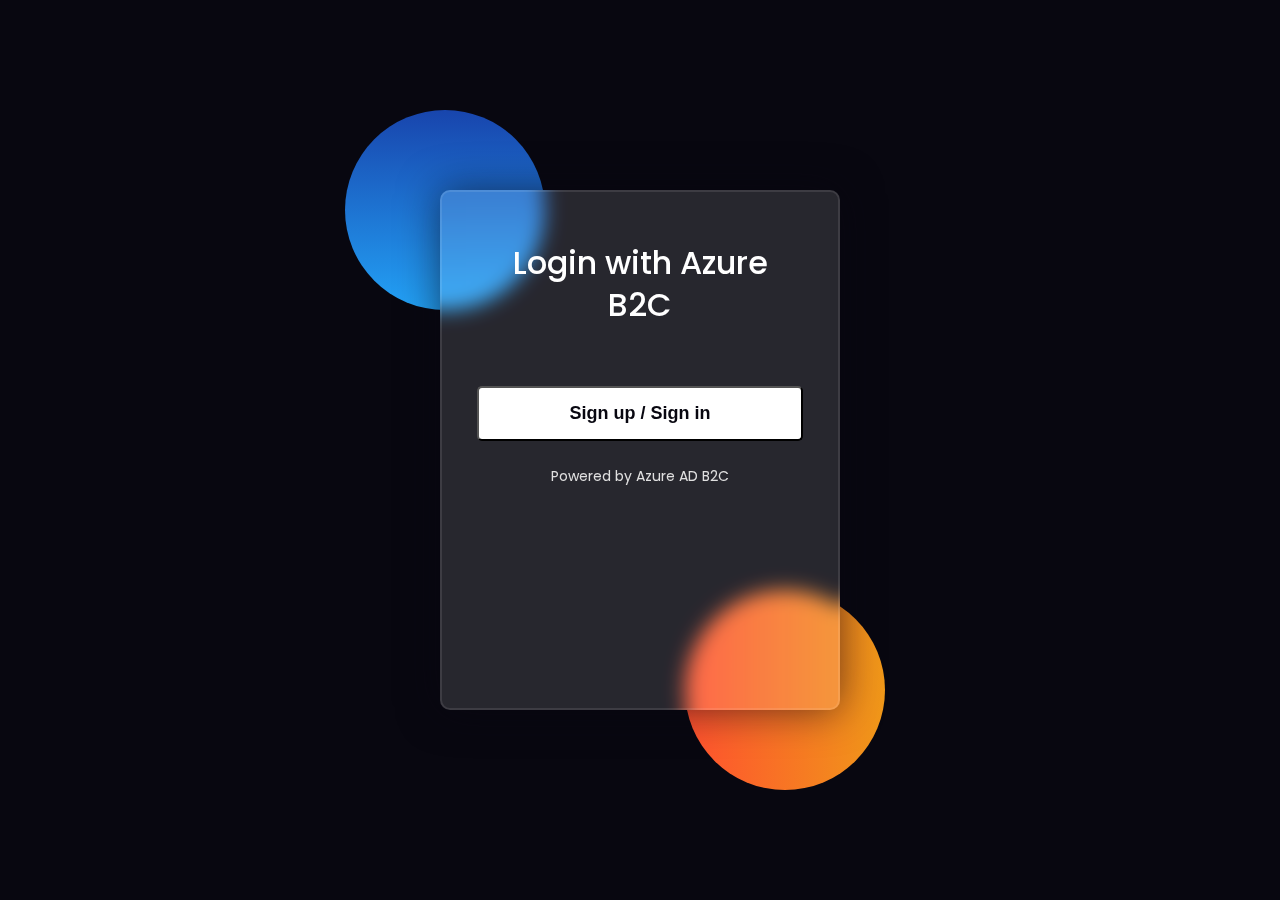
==== src/index.html @ 5d78af77 "Update index.html" ====
<!DOCTYPE html>
<html lang="en">
<head>
  <meta charset="UTF-8">
  <title>Azure AD B2C Login</title>
  <link rel="preconnect" href="https://fonts.gstatic.com">
  <link rel="stylesheet" href="https://cdnjs.cloudflare.com/ajax/libs/font-awesome/5.15.4/css/all.min.css">
  <link href="https://fonts.googleapis.com/css2?family=Poppins:wght@300;500;600&display=swap" rel="stylesheet">
  <script src="https://alcdn.msauth.net/browser/2.31.0/js/msal-browser.min.js"></script>
  <style>
    *,
    *:before,
    *:after {
      padding: 0;
      margin: 0;
      box-sizing: border-box;
    }
    body {
      background-color: #080710;
      font-family: 'Poppins', sans-serif;
    }
    .background {
      width: 430px;
      height: 520px;
      position: absolute;
      transform: translate(-50%, -50%);
      left: 50%;
      top: 50%;
    }
    .background .shape {
      height: 200px;
      width: 200px;
      position: absolute;
      border-radius: 50%;
    }
    .shape:first-child {
      background: linear-gradient(#1845ad, #23a2f6);
      left: -80px;
      top: -80px;
    }
    .shape:last-child {
      background: linear-gradient(to right, #ff512f, #f09819);
      right: -30px;
      bottom: -80px;
    }
    form {
      height: 520px;
      width: 400px;
      background-color: rgba(255, 255, 255, 0.13);
      position: absolute;
      transform: translate(-50%, -50%);
      top: 50%;
      left: 50%;
      border-radius: 10px;
      backdrop-filter: blur(10px);
      border: 2px solid rgba(255, 255, 255, 0.1);
      box-shadow: 0 0 40px rgba(8, 7, 16, 0.6);
      padding: 50px 35px;
      color: white;
    }
    form h3 {
      font-size: 32px;
      font-weight: 500;
      line-height: 42px;
      text-align: center;
    }
    button {
      margin-top: 60px;
      width: 100%;
      background-color: #ffffff;
      color: #080710;
      padding: 15px 0;
      font-size: 18px;
      font-weight: 600;
      border-radius: 5px;
      cursor: pointer;
    }
    .note {
      margin-top: 25px;
      text-align: center;
      font-size: 14px;
      color: #e0e0e0;
    }
  </style>
</head>
<body>
  <div class="background">
    <div class="shape"></div>
    <div class="shape"></div>
  </div>
  <form>
    <h3>Login with Azure B2C</h3>
    <button type="button" onclick="signInB2C()">Sign up / Sign in</button>
    <div class="note">Powered by Azure AD B2C</div>
  </form>

  <script>
    const msalConfig = {
      auth: {
        clientId: "a711ccd2-03c6-47a8-838e-062a56793be9",
        authority: "https://videohost.b2clogin.com/videohost.onmicrosoft.com/oauth2/v2.0/authorize?p=B2C_1_signupsignin&client_id=a711ccd2-03c6-47a8-838e-062a56793be9&nonce=defaultNonce&redirect_uri=https%3A%2F%2Fthankful-cliff-014d94a1e.6.azurestaticapps.net&scope=openid&response_type=code&prompt=login",
        knownAuthorities: ["videohost.b2clogin.com"],
        redirectUri: "http://localhost:3000"
      }
    };

    const msalInstance = new msal.PublicClientApplication(msalConfig);

    async function signInB2C() {
      try {
        const loginResponse = await msalInstance.loginPopup({
          scopes: ["openid", "profile", "offline_access"]
        });
        console.log("Login successful:", loginResponse.account);
        alert("Welcome, " + loginResponse.account.username);
      } catch (error) {
        console.error(error);
        alert("B2C Login failed. Check console.");
      }
    }
  </script>
</body>
</html>
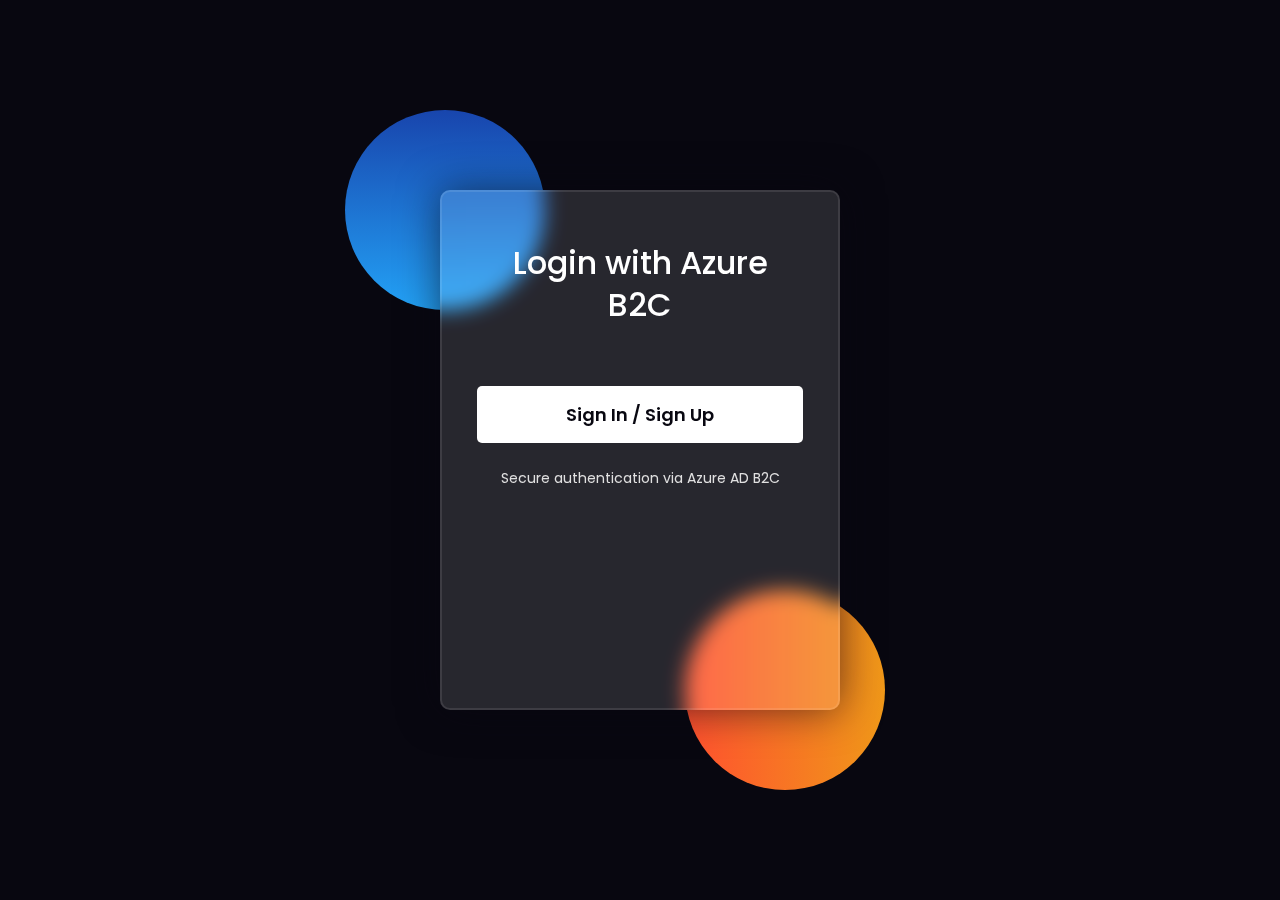
==== commit ffeb85bd: "Update index.html" ====
--- a/src/index.html
+++ b/src/index.html
@@ -2,11 +2,10 @@
 <html lang="en">
 <head>
   <meta charset="UTF-8">
-  <title>Azure AD B2C Login</title>
+  <title>Azure B2C Login</title>
   <link rel="preconnect" href="https://fonts.gstatic.com">
   <link rel="stylesheet" href="https://cdnjs.cloudflare.com/ajax/libs/font-awesome/5.15.4/css/all.min.css">
   <link href="https://fonts.googleapis.com/css2?family=Poppins:wght@300;500;600&display=swap" rel="stylesheet">
-  <script src="https://alcdn.msauth.net/browser/2.31.0/js/msal-browser.min.js"></script>
   <style>
     *,
     *:before,
@@ -64,8 +63,10 @@
       line-height: 42px;
       text-align: center;
     }
-    button {
+    a.button-link {
+      display: block;
       margin-top: 60px;
+      text-align: center;
       width: 100%;
       background-color: #ffffff;
       color: #080710;
@@ -73,7 +74,11 @@
       font-size: 18px;
       font-weight: 600;
       border-radius: 5px;
-      cursor: pointer;
+      text-decoration: none;
+      transition: background 0.3s ease;
+    }
+    a.button-link:hover {
+      background-color: #ddd;
     }
     .note {
       margin-top: 25px;
@@ -90,34 +95,13 @@
   </div>
   <form>
     <h3>Login with Azure B2C</h3>
-    <button type="button" onclick="signInB2C()">Sign up / Sign in</button>
-    <div class="note">Powered by Azure AD B2C</div>
+    <a
+      class="button-link"
+      href="https://videohost.b2clogin.com/videohost.onmicrosoft.com/oauth2/v2.0/authorize?p=B2C_1_signupsignin&client_id=a711ccd2-03c6-47a8-838e-062a56793be9&nonce=defaultNonce&redirect_uri=https%3A%2F%2Fthankful-cliff-014d94a1e.6.azurestaticapps.net&scope=openid&response_type=code&prompt=login"
+    >
+      Sign In / Sign Up
+    </a>
+    <div class="note">Secure authentication via Azure AD B2C</div>
   </form>
-
-  <script>
-    const msalConfig = {
-      auth: {
-        clientId: "a711ccd2-03c6-47a8-838e-062a56793be9",
-        authority: "https://videohost.b2clogin.com/videohost.onmicrosoft.com/oauth2/v2.0/authorize?p=B2C_1_signupsignin&client_id=a711ccd2-03c6-47a8-838e-062a56793be9&nonce=defaultNonce&redirect_uri=https%3A%2F%2Fthankful-cliff-014d94a1e.6.azurestaticapps.net&scope=openid&response_type=code&prompt=login",
-        knownAuthorities: ["videohost.b2clogin.com"],
-        redirectUri: "http://localhost:3000"
-      }
-    };
-
-    const msalInstance = new msal.PublicClientApplication(msalConfig);
-
-    async function signInB2C() {
-      try {
-        const loginResponse = await msalInstance.loginPopup({
-          scopes: ["openid", "profile", "offline_access"]
-        });
-        console.log("Login successful:", loginResponse.account);
-        alert("Welcome, " + loginResponse.account.username);
-      } catch (error) {
-        console.error(error);
-        alert("B2C Login failed. Check console.");
-      }
-    }
-  </script>
 </body>
 </html>
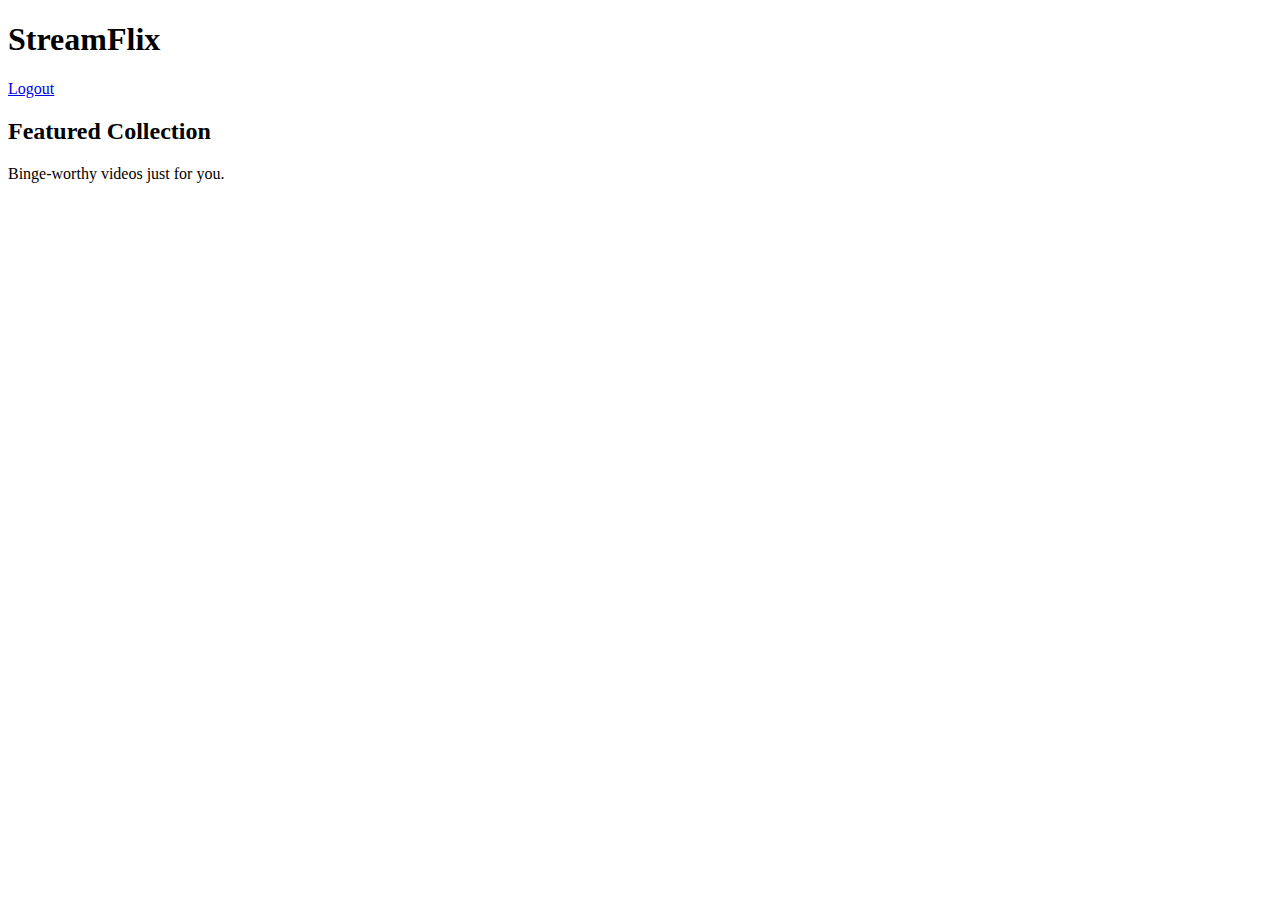
==== commit 00d70a7d: "Update index.html" ====
--- a/src/index.html
+++ b/src/index.html
@@ -1,107 +1,28 @@
 <!DOCTYPE html>
 <html lang="en">
 <head>
-  <meta charset="UTF-8">
-  <title>Azure B2C Login</title>
-  <link rel="preconnect" href="https://fonts.gstatic.com">
-  <link rel="stylesheet" href="https://cdnjs.cloudflare.com/ajax/libs/font-awesome/5.15.4/css/all.min.css">
-  <link href="https://fonts.googleapis.com/css2?family=Poppins:wght@300;500;600&display=swap" rel="stylesheet">
-  <style>
-    *,
-    *:before,
-    *:after {
-      padding: 0;
-      margin: 0;
-      box-sizing: border-box;
-    }
-    body {
-      background-color: #080710;
-      font-family: 'Poppins', sans-serif;
-    }
-    .background {
-      width: 430px;
-      height: 520px;
-      position: absolute;
-      transform: translate(-50%, -50%);
-      left: 50%;
-      top: 50%;
-    }
-    .background .shape {
-      height: 200px;
-      width: 200px;
-      position: absolute;
-      border-radius: 50%;
-    }
-    .shape:first-child {
-      background: linear-gradient(#1845ad, #23a2f6);
-      left: -80px;
-      top: -80px;
-    }
-    .shape:last-child {
-      background: linear-gradient(to right, #ff512f, #f09819);
-      right: -30px;
-      bottom: -80px;
-    }
-    form {
-      height: 520px;
-      width: 400px;
-      background-color: rgba(255, 255, 255, 0.13);
-      position: absolute;
-      transform: translate(-50%, -50%);
-      top: 50%;
-      left: 50%;
-      border-radius: 10px;
-      backdrop-filter: blur(10px);
-      border: 2px solid rgba(255, 255, 255, 0.1);
-      box-shadow: 0 0 40px rgba(8, 7, 16, 0.6);
-      padding: 50px 35px;
-      color: white;
-    }
-    form h3 {
-      font-size: 32px;
-      font-weight: 500;
-      line-height: 42px;
-      text-align: center;
-    }
-    a.button-link {
-      display: block;
-      margin-top: 60px;
-      text-align: center;
-      width: 100%;
-      background-color: #ffffff;
-      color: #080710;
-      padding: 15px 0;
-      font-size: 18px;
-      font-weight: 600;
-      border-radius: 5px;
-      text-decoration: none;
-      transition: background 0.3s ease;
-    }
-    a.button-link:hover {
-      background-color: #ddd;
-    }
-    .note {
-      margin-top: 25px;
-      text-align: center;
-      font-size: 14px;
-      color: #e0e0e0;
-    }
-  </style>
+  <meta charset="UTF-8" />
+  <meta name="viewport" content="width=device-width, initial-scale=1.0" />
+  <title>StreamFlix</title>
+  <link rel="stylesheet" href="style.css" />
 </head>
 <body>
-  <div class="background">
-    <div class="shape"></div>
-    <div class="shape"></div>
-  </div>
-  <form>
-    <h3>Login with Azure B2C</h3>
-    <a
-      class="button-link"
-      href="https://videohost.b2clogin.com/videohost.onmicrosoft.com/oauth2/v2.0/authorize?p=B2C_1_signupsignin&client_id=a711ccd2-03c6-47a8-838e-062a56793be9&nonce=defaultNonce&redirect_uri=https%3A%2F%2Fthankful-cliff-014d94a1e.6.azurestaticapps.net&scope=openid&response_type=code&prompt=login"
-    >
-      Sign In / Sign Up
-    </a>
-    <div class="note">Secure authentication via Azure AD B2C</div>
-  </form>
+  <header class="site-header">
+    <h1>StreamFlix</h1>
+    <a class="logout" href="/.auth/logout?post_logout_redirect_uri=/login">Logout</a>
+  </header>
+
+  <main>
+    <section class="hero">
+      <h2>Featured Collection</h2>
+      <p>Binge-worthy videos just for you.</p>
+    </section>
+
+    <section id="video-grid" class="grid-container">
+      <!-- Videos load here -->
+    </section>
+  </main>
+
+  <script src="script.js"></script>
 </body>
 </html>
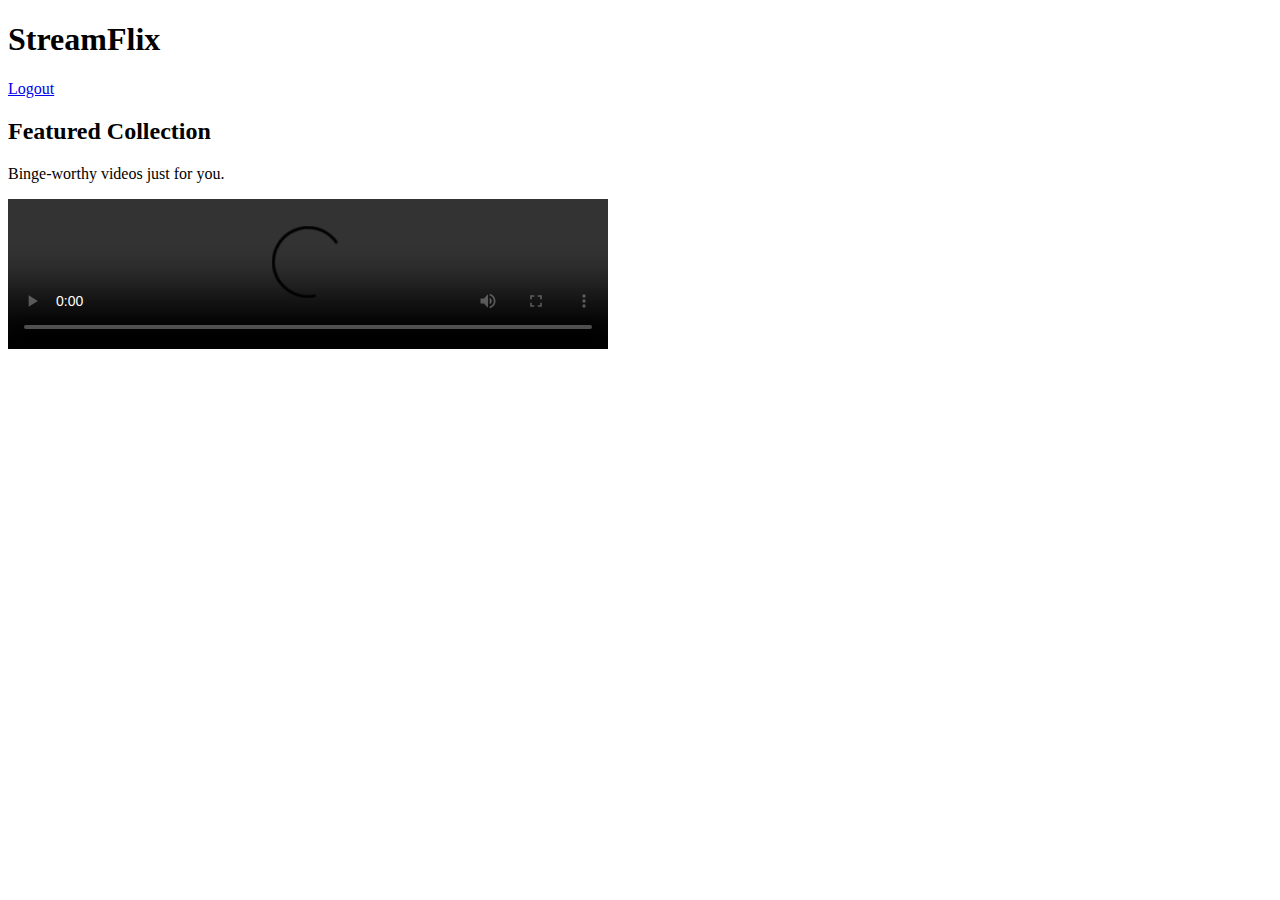
==== commit 2c6c05db: "Update index.html" ====
--- a/src/index.html
+++ b/src/index.html
@@ -20,6 +20,10 @@
 
     <section id="video-grid" class="grid-container">
       <!-- Videos load here -->
+
+      <video controls width="600">
+  <source src="https://streamflixvideos.blob.core.windows.net/videos/trailer.mp4" type="video/mp4">
+</video>
     </section>
   </main>
 
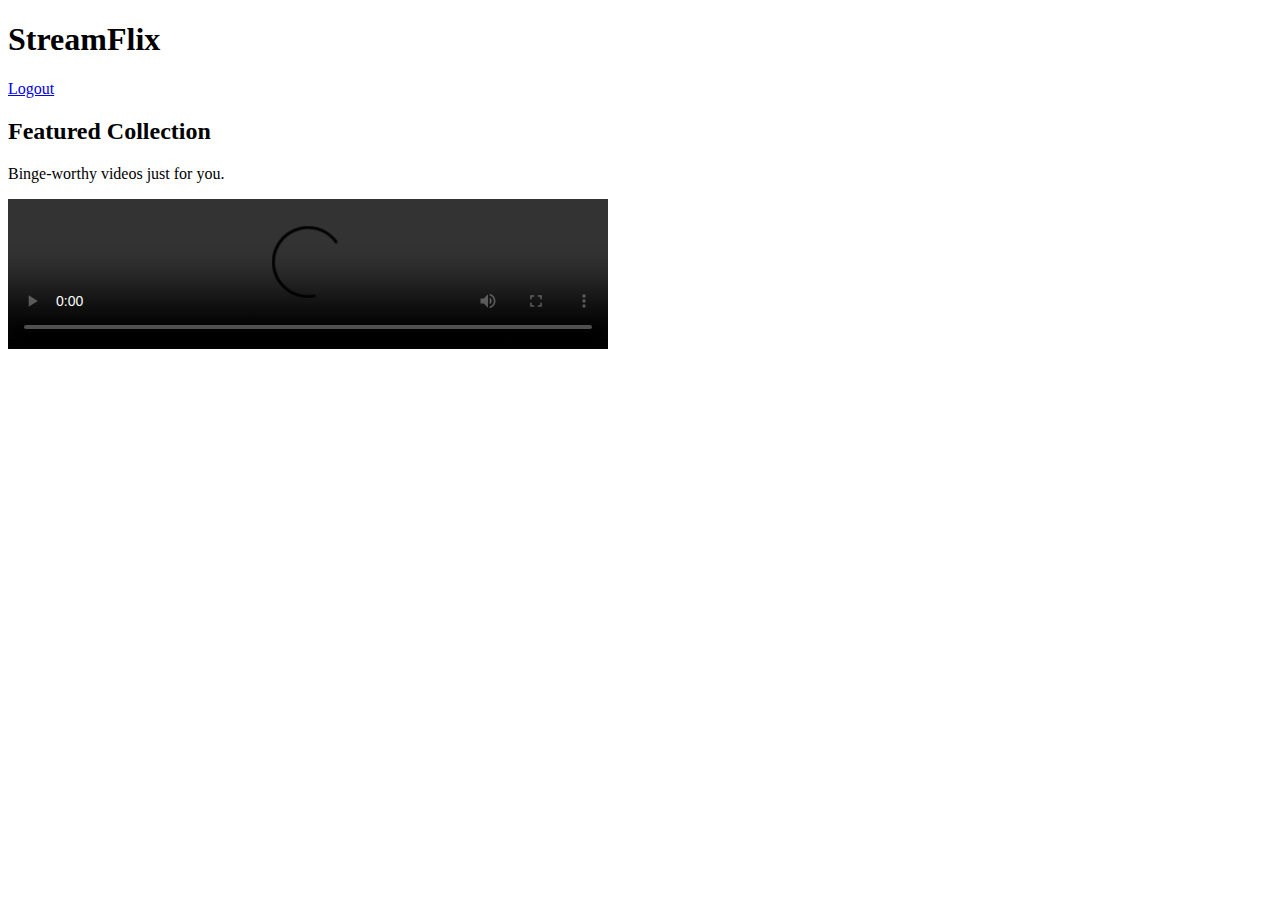
==== commit 7a6693dd: "Update index.html" ====
--- a/src/index.html
+++ b/src/index.html
@@ -22,7 +22,7 @@
       <!-- Videos load here -->
 
       <video controls width="600">
-  <source src="https://streamflixvideos.blob.core.windows.net/videos/trailer.mp4" type="video/mp4">
+  <source src="https://streamflixvideos.blob.core.windows.net/videos/Pokémon_Showdown!_ba_1356045274975305728.mp4" type="video/mp4">
 </video>
     </section>
   </main>
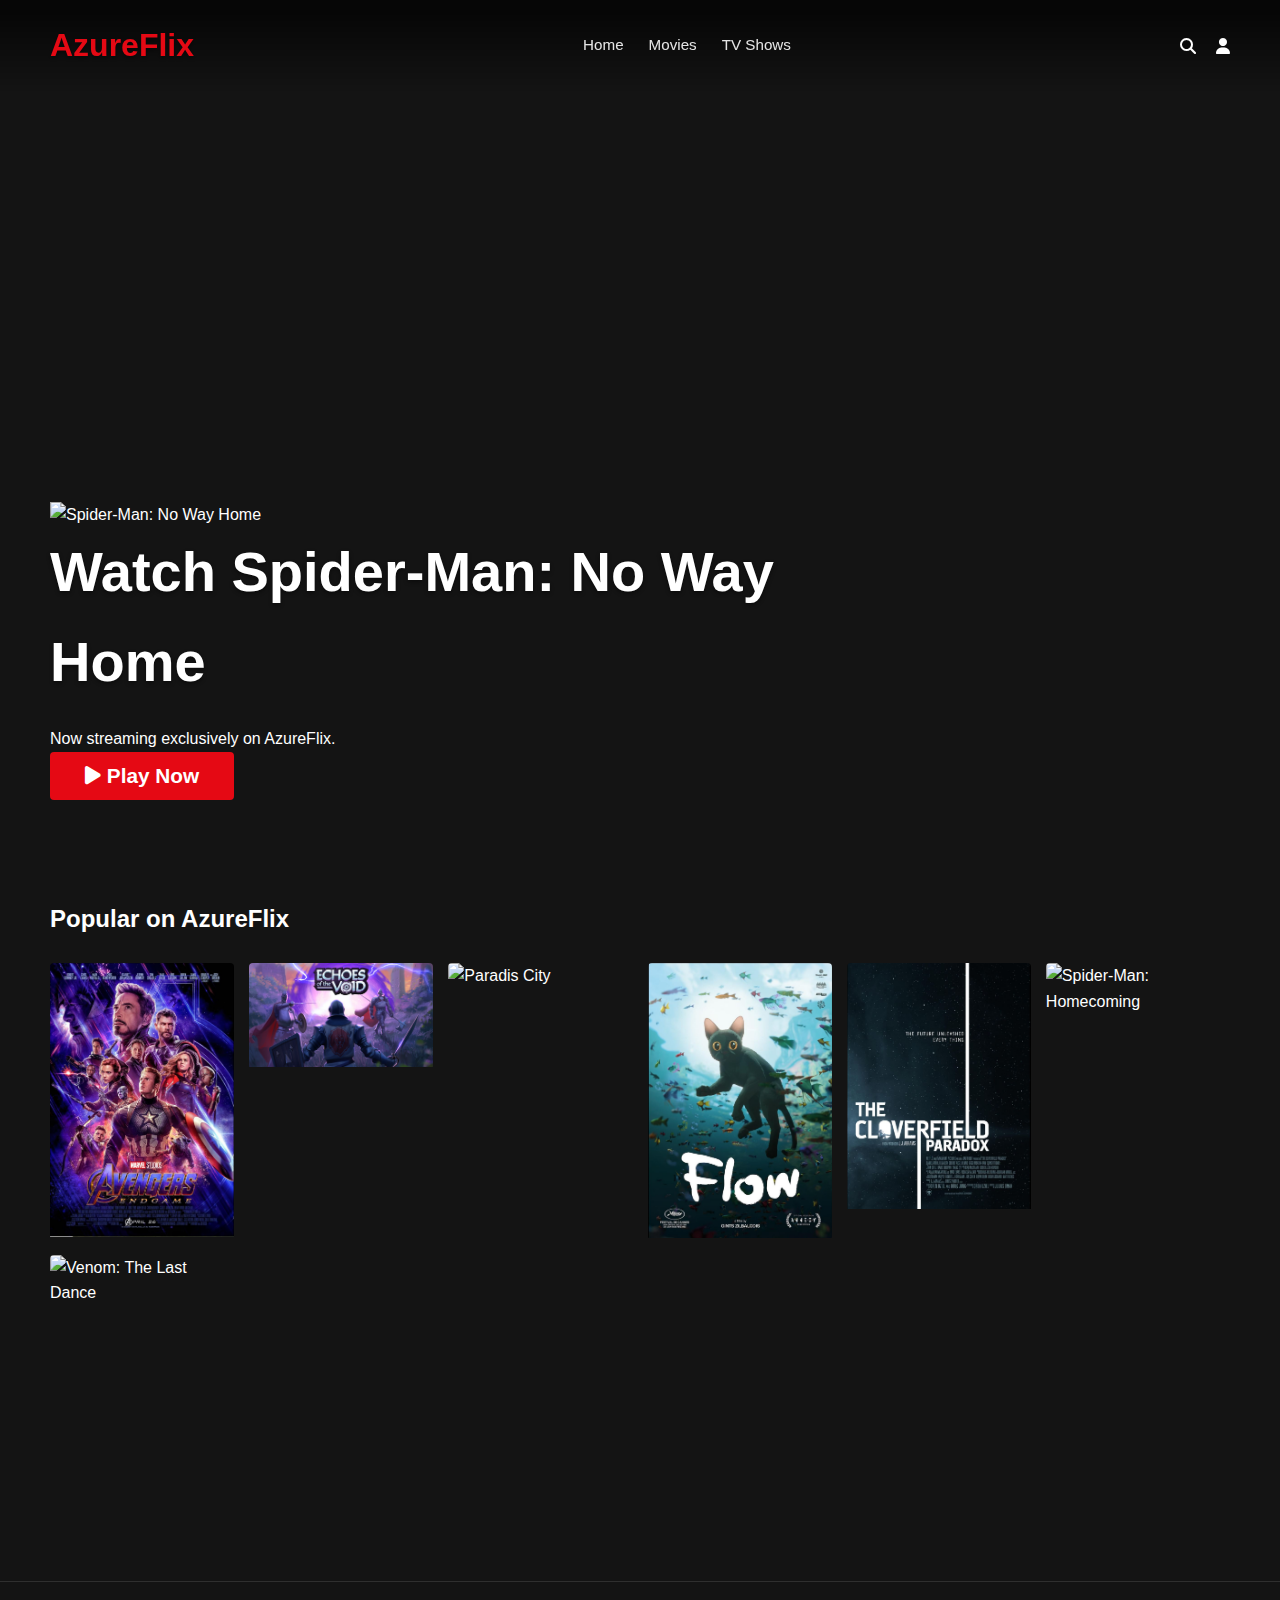
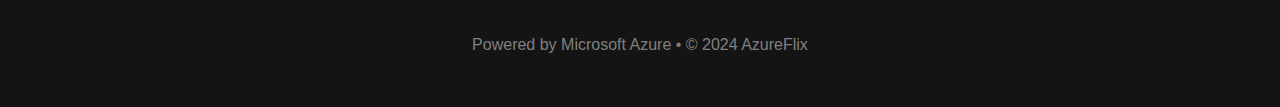
==== commit 99bf546d: "Add files via upload" ====
--- a/src/index.html
+++ b/src/index.html
@@ -1,32 +1,53 @@
-<!DOCTYPE html>
-<html lang="en">
-<head>
-  <meta charset="UTF-8" />
-  <meta name="viewport" content="width=device-width, initial-scale=1.0" />
-  <title>StreamFlix</title>
-  <link rel="stylesheet" href="style.css" />
-</head>
-<body>
-  <header class="site-header">
-    <h1>StreamFlix</h1>
-    <a class="logout" href="/.auth/logout?post_logout_redirect_uri=/login">Logout</a>
-  </header>
-
-  <main>
-    <section class="hero">
-      <h2>Featured Collection</h2>
-      <p>Binge-worthy videos just for you.</p>
-    </section>
-
-    <section id="video-grid" class="grid-container">
-      <!-- Videos load here -->
-
-      <video controls width="600">
-  <source src="https://streamflixvideos.blob.core.windows.net/videos/Pokémon_Showdown!_ba_1356045274975305728.mp4" type="video/mp4">
-</video>
-    </section>
-  </main>
-
-  <script src="script.js"></script>
-</body>
-</html>
+<!DOCTYPE html>
+<html lang="en">
+    <head>
+    <meta charset="UTF-8">
+    <meta name="viewport" content="width=device-width, initial-scale=1.0">
+    <title>AzureFlix - Stream Movies</title>
+    <link rel="stylesheet" href="styles/main.css">
+    <link rel="stylesheet" href="https://cdnjs.cloudflare.com/ajax/libs/font-awesome/6.4.0/css/all.min.css">
+    </head>
+    <body>
+    <!-- Navigation Bar -->
+    <nav class="navbar">
+        <div class="logo">AzureFlix</div>
+        <div class="nav-links">
+        <a href="#home">Home</a>
+        <a href="#movies">Movies</a>
+        <a href="#tv">TV Shows</a>
+        </div>
+        <div class="nav-actions">
+        <i class="fas fa-search"></i>
+        <i class="fas fa-user"></i>
+        </div>
+    </nav>
+
+    <!-- Hero Section -->
+    <section class="hero">
+        <div class="hero-content">
+            <img src="assets/images/Spider.jpg" alt="Spider-Man: No Way Home">
+            <h1>Watch Spider-Man: No Way Home</h1>
+            <p>Now streaming exclusively on AzureFlix.</p>
+            <button class="play-button"><i class="fas fa-play"></i> Play Now</button>
+        </div>
+    </section>
+
+    <!-- Movie Grid -->
+    <section class="movie-grid">
+        <h2 class="section-title">Popular on AzureFlix</h2>
+        <div class="grid-container" id="movies-container">
+        <!-- JS populated -->
+        </div>
+    </section>
+
+    <!-- Footer -->
+    <footer class="footer">
+        <p>Powered by Microsoft Azure • © 2024 AzureFlix</p>
+    </footer>
+
+    <script src="scripts/app.js"></script>
+
+    <!-- Authentication Model -->
+    
+    </body>
+</html>--- a/src/styles/main.css
+++ b/src/styles/main.css
@@ -0,0 +1,247 @@
+/* Reset and Base Styles */
+* {
+    margin: 0;
+    padding: 0;
+    box-sizing: border-box;
+    font-family: 'Helvetica Neue', Helvetica, Arial, sans-serif;
+  }
+  
+  body {
+    background: #141414;
+    color: white;
+    line-height: 1.6;
+    overflow-x: hidden;
+  }
+  
+  /* Navigation Bar */
+  .navbar {
+    display: flex;
+    justify-content: space-between;
+    align-items: center;
+    padding: 20px 50px;
+    background: linear-gradient(to bottom, rgba(0,0,0,0.7) 10%, transparent);
+    position: fixed;
+    width: 100%;
+    z-index: 1000;
+    backdrop-filter: blur(10px);
+  }
+  
+  .logo {
+    font-size: 2rem;
+    font-weight: 700;
+    color: #E50914;
+    text-shadow: 0 2px 4px rgba(0,0,0,0.45);
+  }
+  
+  .nav-links {
+    display: flex;
+    gap: 25px;
+  }
+  
+  .nav-links a {
+    color: #e5e5e5;
+    text-decoration: none;
+    font-size: 0.95rem;
+    transition: color 0.3s ease;
+  }
+  
+  .nav-links a:hover {
+    color: #E50914;
+  }
+  
+  .nav-actions {
+    display: flex;
+    gap: 20px;
+    color: white;
+  }
+  
+  /* Hero Section */
+  .hero {
+    height: 100vh;
+    background: linear-gradient(to top, #141414 0%, transparent 50%),
+                url('assets/images/hero-bg.jpg') center/cover;
+    display: flex;
+    align-items: flex-end;
+    padding: 0 50px 100px;
+    margin-bottom: -50px;
+  }
+  
+  .hero-content {
+    max-width: 800px;
+  }
+  
+  .hero h1 {
+    font-size: 3.5rem;
+    margin-bottom: 20px;
+    text-shadow: 0 2px 4px rgba(0,0,0,0.45);
+  }
+  
+  .play-button {
+    background: #E50914;
+    color: white;
+    padding: 12px 35px;
+    border: none;
+    border-radius: 4px;
+    font-size: 1.3rem;
+    font-weight: 600;
+    cursor: pointer;
+    transition: background 0.3s ease;
+  }
+  
+  .play-button:hover {
+    background: #f40612;
+  }
+  
+  /* Movie Grid */
+  .movie-grid {
+    padding: 50px;
+    position: relative;
+    z-index: 100;
+  }
+  
+  .section-title {
+    font-size: 1.5rem;
+    margin-bottom: 25px;
+  }
+  
+  .grid-container {
+    display: grid;
+    grid-template-columns: repeat(6, 1fr);
+    gap: 15px;
+    overflow-x: hidden;
+  }
+  
+  .movie-card {
+    position: relative;
+    border-radius: 4px;
+    overflow: hidden;
+    transition: transform 0.3s cubic-bezier(0.25, 0.46, 0.45, 0.94);
+    aspect-ratio: 2/3;
+  }
+  
+  .movie-card:hover {
+    transform: scale(1.15) translateY(-10%);
+    z-index: 200;
+  }
+  
+  .movie-thumbnail {
+    width: 100%;
+    height: 100%;
+    object-fit: cover;
+    display: block;
+  }
+  
+  /* Movie Info Overlay */
+  .movie-info {
+    position: absolute;
+    bottom: 0;
+    left: 0;
+    right: 0;
+    background: linear-gradient(180deg, transparent 0%, rgba(0,0,0,0.95) 100%);
+    padding: 20px;
+    opacity: 0;
+    transition: opacity 0.3s;
+    pointer-events: none;
+  }
+  
+  .movie-card:hover .movie-info {
+    opacity: 1;
+  }
+  
+  .metadata {
+    display: flex;
+    gap: 8px;
+    margin: 10px 0;
+    font-size: 0.9rem;
+    color: #d2d2d2;
+    flex-wrap: wrap;
+  }
+  
+  .play-button-sm {
+    background: #E50914;
+    color: white;
+    padding: 8px 20px;
+    border: none;
+    border-radius: 4px;
+    margin-top: 15px;
+    cursor: pointer;
+    width: 100%;
+    font-weight: 600;
+  }
+  
+  .description {
+    font-size: 0.85rem;
+    line-height: 1.4;
+    display: -webkit-box;
+    -webkit-line-clamp: 3;
+    -webkit-box-orient: vertical;
+    overflow: hidden;
+  }
+  
+  /* Footer */
+  .footer {
+    padding: 50px;
+    text-align: center;
+    color: #808080;
+    border-top: 1px solid #2F2F2F;
+  }
+  
+  /* Responsive Design */
+  @media (max-width: 1200px) {
+    .grid-container {
+      grid-template-columns: repeat(4, 1fr);
+    }
+  }
+  
+  @media (max-width: 992px) {
+    .hero h1 {
+      font-size: 2.5rem;
+    }
+    
+    .grid-container {
+      grid-template-columns: repeat(3, 1fr);
+    }
+  }
+  
+  @media (max-width: 768px) {
+    .navbar {
+      padding: 15px 25px;
+    }
+  
+    .hero {
+      padding: 0 25px 60px;
+    }
+  
+    .grid-container {
+      grid-template-columns: repeat(2, 1fr);
+    }
+  }
+  
+  @media (max-width: 576px) {
+    .hero h1 {
+      font-size: 2rem;
+    }
+  
+    .grid-container {
+      grid-template-columns: 1fr;
+    }
+  }
+
+  /*Auth design*/   
+  .auth-buttons {
+    display: flex;
+    gap: 15px;
+  }
+  
+  .login-btn, .logout-btn {
+    background: #E50914;
+    color: white;
+    border: none;
+    padding: 8px 20px;
+    border-radius: 4px;
+    cursor: pointer;
+  }
+  
+  .hidden {
+    display: none;
+  }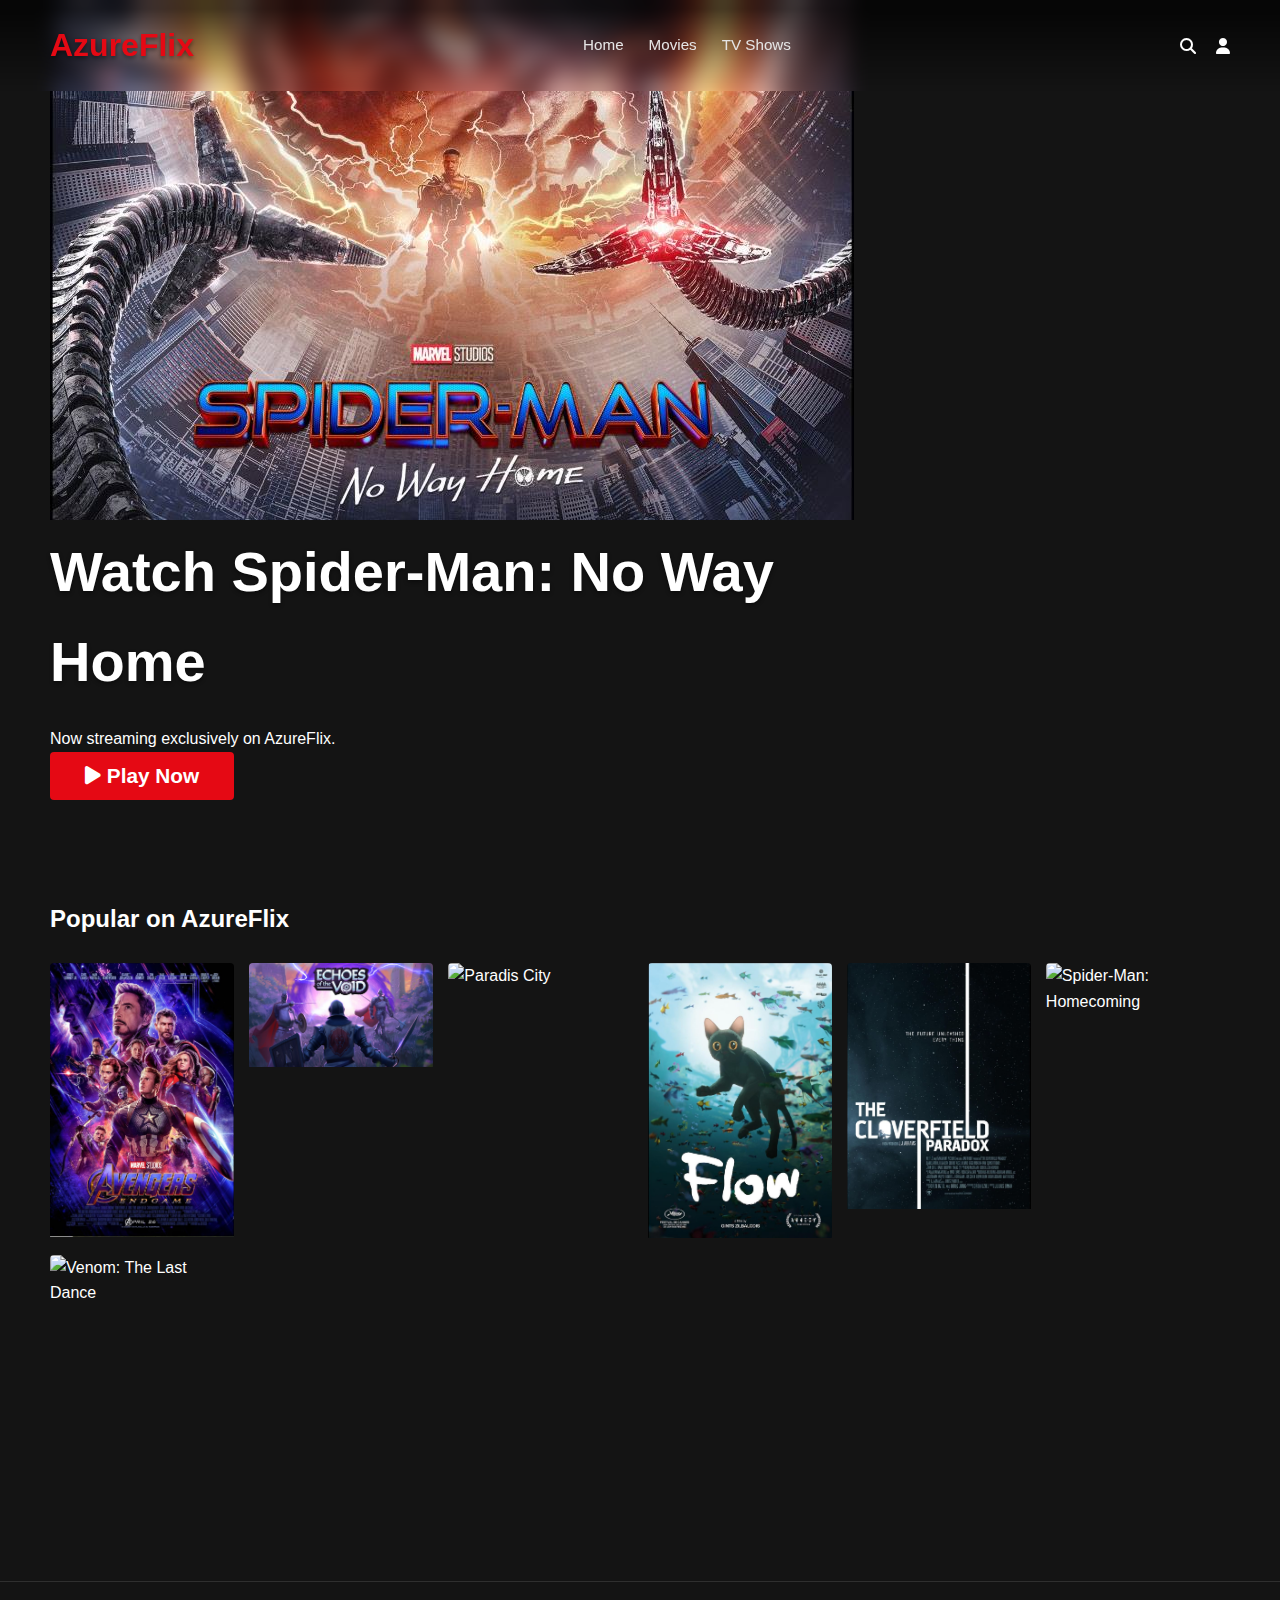
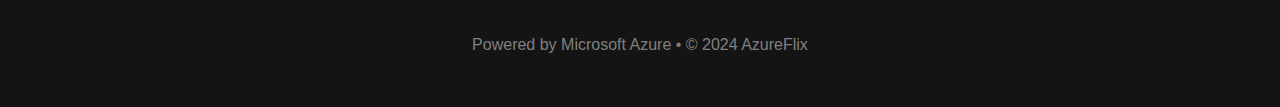
==== commit 1087afcf: "Update index.html" ====
--- a/src/index.html
+++ b/src/index.html
@@ -25,7 +25,7 @@
     <!-- Hero Section -->
     <section class="hero">
         <div class="hero-content">
-            <img src="assets/images/Spider.jpg" alt="Spider-Man: No Way Home">
+            <img src="assets/images/Spider.JPG" alt="Spider-Man: No Way Home">
             <h1>Watch Spider-Man: No Way Home</h1>
             <p>Now streaming exclusively on AzureFlix.</p>
             <button class="play-button"><i class="fas fa-play"></i> Play Now</button>
@@ -50,4 +50,4 @@
     <!-- Authentication Model -->
     
     </body>
-</html>+</html>
